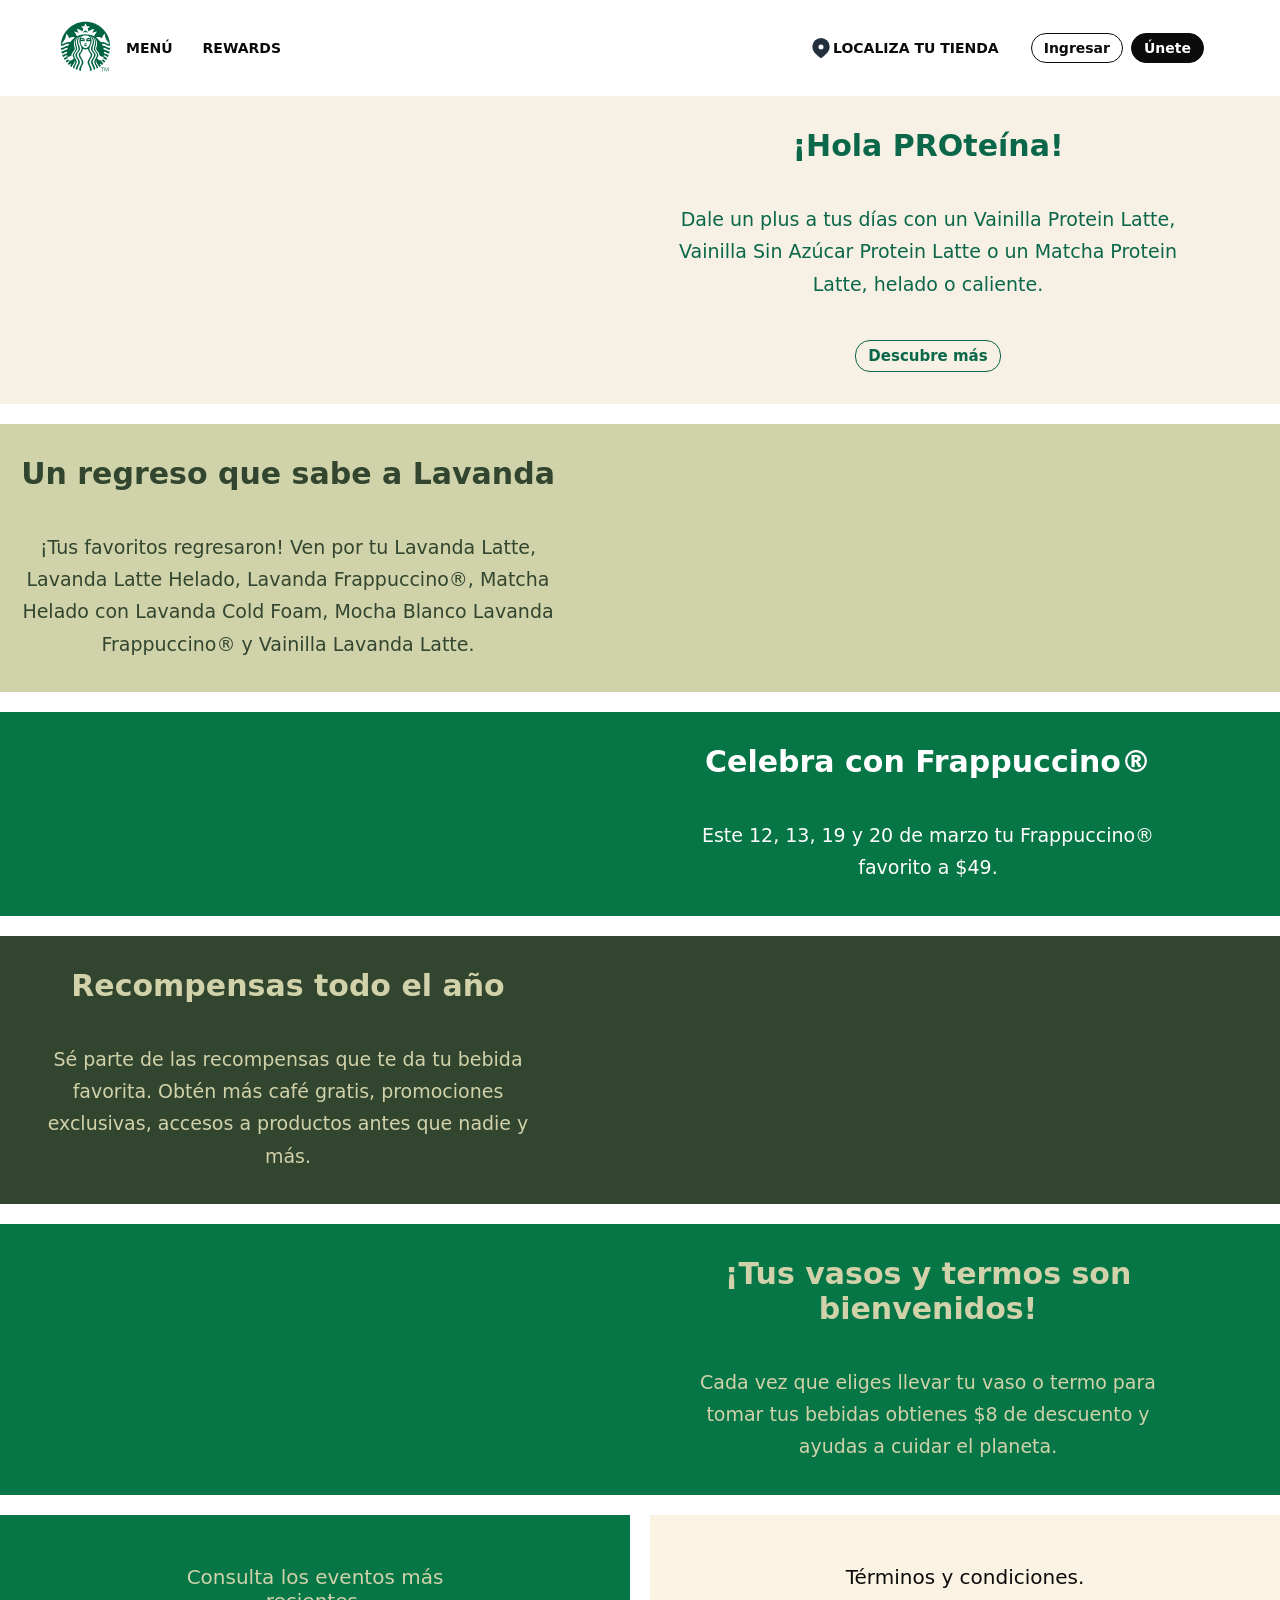
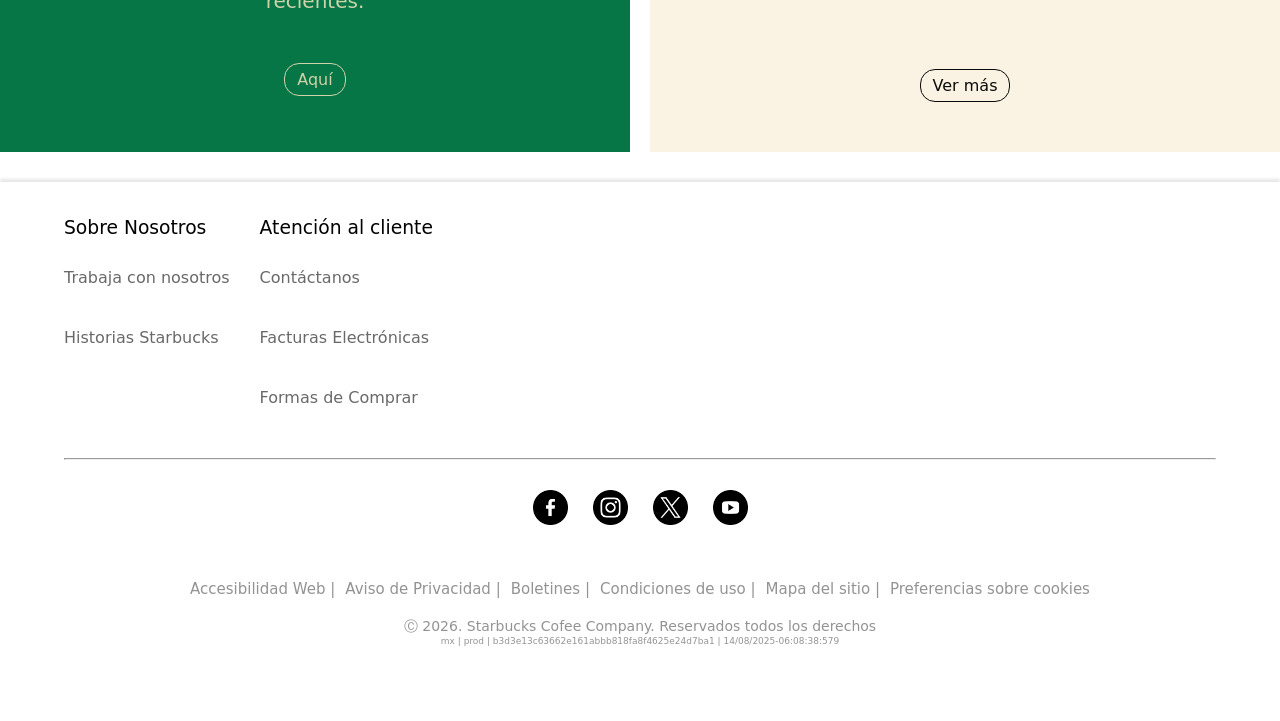
==== index.html @ 03f483dd "Feat: Estructura semántica del homepage de Starbucks" ====
<!DOCTYPE html>
<html lang="en">
<head>
    <meta charset="UTF-8">
    <meta name="viewport" content="width=device-width, initial-scale=1.0">
    <link rel="stylesheet" href="css/app.css">
    <title>Homepage Starbucks | Clon</title>
</head>
<body>
    <header>
        <nav class="navbar">
            <div class="navbar__menu">
                <ul class="navbar__list">
                    <li class="navbar__item"><a href="index.html">
                            <img src="assets/icons/starbucks-logo.svg" alt="starbucks-logo" width="51" class="navbar__btn">
                        </a>
                    </li>
                    <li class="navbar__item">
                        <a href="menu.html" class="navbar__btn navbar__btn--left">MENÚ</a>
                    </li>
                    <li class="navbar__item">
                        <a href="rewards.html" class="navbar__btn navbar__btn--left">REWARDS</a>
                    </li>
                </ul>
            </div>
            
            <div class="navbar__actions">

                <div class="navbar__actions navbar__actions--left">
                    <img src="assets/icons/location.svg" alt="location icon" class="location_icon">
                    <a href="" class="navbar__btn" >
                        LOCALIZA TU TIENDA
                    </a>
                </div>

                <div class="navbar__actions navbar__actions--right">
                    <a href="#" class="navbar__btn actions__btn actions__btn--white">Ingresar</a>
                    <a href="#" class="navbar__btn actions__btn actions__btn--black">Únete</a>
                </div>
    
            </div>
        </nav>
    </header>

    <div class="container">
        <section class="proteina">
            <div class="proteina__image--container">
                <img src="https://djftrby1k8irl.cloudfront.net/s3fs-public/2026-03%2FEDITABLE_SITIOWEB-01_0.jpg?auto=format,compress&q=70&crop=focalpoint&ar=1.8:1.0&w=1400&fit=max" alt="" class="proteina__image">
            </div>
            <article class="proteina__card">
                <h2 class="proteina__heading">¡Hola PROteína!</h2>
                <p class="proteina__text">
                    Dale un plus a tus días con un Vainilla Protein Latte, Vainilla Sin Azúcar Protein Latte o un Matcha Protein Latte, helado o caliente.
                </p>
                <a href="" class="proteina__btn">Descubre más</a>
            </article>
        </section>

        <section class="lavanda">
            <article class="lavanda__card">
                <h2 class="lavanda__heading">Un regreso que sabe a Lavanda</h2>
                <p class="lavanda__text">
                    ¡Tus favoritos regresaron! Ven por tu Lavanda Latte, Lavanda Latte Helado, Lavanda Frappuccino®, Matcha Helado con Lavanda Cold Foam, Mocha Blanco Lavanda Frappuccino® y Vainilla Lavanda Latte.
                </p>
            </article>
            <div class="lavada__image--container">
                <img src="https://djftrby1k8irl.cloudfront.net/s3fs-public/2026-03%2FEDITABLE_SITIOWEB-03_0.jpg?auto=format,compress&q=70&crop=focalpoint&ar=1.8:1.0&w=1400&fit=max" alt="" class="lavanda__image">
            </div>
            
        </section>

        <section class="celebra">
            <div class="celebra__image--container">
                <img src="https://djftrby1k8irl.cloudfront.net/s3fs-public/2026-03%2FEDITABLE_SITIOWEB-04_2.jpg?auto=format,compress&q=70&crop=focalpoint&ar=1.8:1.0&w=1400&fit=max" alt="" class="celebra__image">
            </div>
            <article class="celebra__card">
                <h2 class="celebra__heading">Celebra con Frappuccino®</h2>
                <p class="celebra__text">
                    Este 12, 13, 19 y 20 de marzo tu Frappuccino® <br> favorito a $49.
                </p>
            </article>
        </section>

        <section class="recompensa">
            <article class="recompensa__card">
                <h2 class="recompensa__heading">Recompensas todo el año</h2>
                <p class="recompensa__text">
                    Sé parte de las recompensas que te da tu bebida favorita. Obtén más café gratis, promociones exclusivas, accesos a productos antes que nadie y más.
                </p>
            </article>
            <div class="recompensa__image--container">
                <img src="https://djftrby1k8irl.cloudfront.net/s3fs-public/2026-03%2FEDITABLE_SITIOWEB-02_2.jpg?auto=format,compress&q=70&crop=focalpoint&ar=1.8:1.0&w=1400&fit=max" alt="" class="recompensa__image">
            </div>
        </section>

        <section class="termos">
            <div class="termos__image--container">
                <img src="https://djftrby1k8irl.cloudfront.net/s3fs-public/2026-03%2FEDITABLE_SITIOWEB-05_1.jpg?auto=format,compress&q=70&crop=focalpoint&ar=1.8:1.0&w=1400&fit=max" alt="" class="termos__image">
            </div>
            <div class="termos__card">
                <h2 class="termos__heading">¡Tus vasos y termos son bienvenidos!</h2>
                <p class="termos__text">
                    Cada vez que eliges llevar tu vaso o termo para tomar tus bebidas obtienes $8 de descuento y ayudas a cuidar el planeta.
                </p>
            </div>
        </section>

        <section class="news-promos-container">
            <article class="news">
                <img src="https://djftrby1k8irl.cloudfront.net/s3fs-public/2026-03%2FEDITABLE_SITIOWEB-06_2.jpg?auto=format,compress&q=70&crop=focalpoint&ar=1.8:1.0&w=1400&fit=max" alt="" class="news__image">
                <div class="text__wrapper">
                    <p class="news__text">
                    Consulta los eventos más  <br> recientes.
                    </p>
                    <a href="#" class="news__btn">
                        Aquí
                    </a>
                </div>
            </article>

            <article class="promos">
                <img src="https://djftrby1k8irl.cloudfront.net/s3fs-public/2026-03%2FEDITABLE_SITIOWEB-07.jpg?auto=format,compress&q=70&crop=focalpoint&ar=1.8:1.0&w=1400&fit=max" alt="" class="promos__image">
                <div class="text__wrapper">
                    <p class="promos__text">
                    Términos y condiciones.
                    </p>
                    <a href="#" class="promos__btn">
                        Ver más
                    </a>
                </div>
                
                
            </article>
        </section>

    </div>

    <footer class="footer">
        <section class="links">

            <div class="about">
                <h3 class="about__heading">Sobre Nosotros</h3>
                <nav class="about__menu">
                    <ul class="about__list">
                        <li class="about__item">
                            <a href="" class="about__link">
                                Trabaja con nosotros
                            </a>
                        </li>
                        <li class="about__item">
                            <a href="" class="about__link">
                                Historias Starbucks
                            </a>
                        </li>
                    </ul>
                </nav>
            </div>

            <div class="costumer">
                <h3 class="costumer__heading">Atención al cliente</h3>
                <nav class="costumer__menu">
                    <ul class="costumer__list">
                        <li class="costumer__item">
                            <a href="" class="costumer__link">
                                Contáctanos
                            </a>
                        </li>
                        <li class="costumer__item">
                            <a href="" class="costumer__link">
                                Facturas Electrónicas
                            </a>
                        </li>
                        <li class="costumer__item">
                            <a href="" class="costumer__link">
                                Formas de Comprar
                            </a>
                        </li>
                    </ul>
                </nav>
            </div>
            
        </section>

        <hr class="divider">

        <section class="bottom__footer">
            <div class="socials">
                <a href="#" class="socials__link">
                    <img src="assets/images/facebook.png" alt="" class="socials__logo">
                </a>

                <a href="#" class="socials__link">
                    <img src="assets/images/instagram.png" alt="" class="socials__logo">
                </a>

                <a href="#" class="socials__link">
                    <img src="assets/images/gorjeo.png" alt="" class="socials__logo">
                </a>

                <a href="#" class="socials__link">
                    <img src="assets/images/youtube.png" alt="" class="socials__logo">
                </a>
            </div>

            <section class="info">
                <ul class="info__list">
                    <li class="info__item">
                        <a href="#" class="info__link">
                            Accesibilidad Web |
                        </a>
                    </li>
                    <li class="info__item">
                        <a href="#" class="info__link">
                            Aviso de Privacidad |
                        </a>
                    </li>
                    <li class="info__item">
                        <a href="#" class="info__link">
                            Boletines |
                        </a>
                    </li>
                    <li class="info__item">
                        <a href="#" class="info__link">
                            Condiciones de uso |
                        </a>
                    </li>
                    <li class="info__item">
                        <a href="#" class="info__link">
                            Mapa del sitio |
                        </a>
                    </li>
                    <li class="info__item">
                        <a href="#" class="info__link">
                            Preferencias sobre cookies
                        </a>
                    </li>
                </ul>

                <p class="rights">
                    Ⓒ 2026. Starbucks Cofee Company. Reservados todos los derechos
                </p>

                <p class="code">
                    mx | prod | b3d3e13c63662e161abbb818fa8f4625e24d7ba1 | 14/08/2025-06:08:38:579
                </p>
            </section>


        </section>
        

    </footer>


    
</body>
</html>
---- css/app.css ----
@import url("../css/rewards.css");
@import url("../css/menu.css");


:root {

    --white:#FFFFFF;
    --black: #0B0B0B;

    --primary-green: #067646;
    --light-green: #0B674A;
    --dark-green: #184739;

    --grey: #CCCCCC;
    --pink: #F7F0E4;
    --brown:#D0D2AA;
    --dark--brown: #32462F;
}

/* -------- GLOBALES --------- */
* {
    box-sizing: border-box;
    margin: 0;
    padding: 0;
}


html {
    font-size: 62.5%;
}

ul{
    list-style: none;
}

a {
    text-decoration: none;
    display: inline-block;
}

body {
    font-size: 1.6rem;
    font-family: sans;
}



/* -------- NAVBAR --------- */


header {
    width: 100%;
}
.navbar {
    background-color: var(--white);
    display: flex;
    justify-content: space-between;
    align-items: center;
    width: 100%;
    padding: 0 6rem;
    box-shadow: 0 .4rem .4rem -.4rem #CCCCCC;
    
}
.navbar__list{
    display: flex;
    align-items: center;
    justify-content: center;
}


.navbar__btn {
   color: var(--black);
   font-size: 1.4rem;
   font-weight: bold;
}

.navbar__btn--left{
    padding: 4rem 1.5rem;
    position: relative;
    width: max-content;
}

.navbar__btn--left:hover {
    color: var(--light-green);
}

.navbar__btn--left::after {
    content: '';
    position: absolute;
    background: var(--light-green);
    height: .6rem;
    width: 0;
    bottom: 0;
    left: 0;
}

.navbar__btn--left:hover::after{
    width: 100%;
}


.navbar__actions {
    display: flex;
    align-items: center;
    justify-content: center;
}

.navbar__actions--left {
    padding: .8rem 1.6rem;
}
.navbar__btn--location{
    text-align: center;
}
.navbar__actions--right {
    padding: .8rem 1.6rem;
    gap: .8rem;
}

.actions__btn {
    padding: .6rem 1.2rem;
    border: 1px solid var(--black);
    border-radius: 1.5rem;
}

.actions__btn--black {
    color: var(--white);
    background-color: var(--black);
    transition: opacity .2s ease-in;
}

.actions__btn--black:hover {
    opacity: .7;
}


.actions__btn--white {
    transition: background .2s ease-in;
}

.actions__btn--white:hover {
    background-color: #CCCCCC;
}


/* -------- SECTION -> PROTEÍNAS --------- */

.proteina {
    background-color: var(--pink);
    display: grid;
    grid-template-columns: repeat(2, 1fr);
    margin-bottom: 2rem;
}

.proteina__image{
    width: 100%;
    display: block;
}

.proteina__card {
    width: 90%;
    padding: 3.2rem 1.6rem ;
    display: flex;
    flex-direction: column;
    align-items: center;
    justify-content: center;
    gap: 4rem;
}

.proteina__heading {
    text-align: center;
    color: var(--light-green);
    font-weight: 900;
    font-size: 3rem;
}

.proteina__text {
    text-align: center;
    color: var(--light-green);
    line-height: 1.7;
    font-size: 1.9rem;
}

.proteina__btn {
    padding: .6rem 1.2rem;
    border: 1px solid var(--light-green);
    color: var(--light-green);
    border-radius: 1.5rem;
    font-size: 1.5rem;
    font-weight: 900;
}

/* -------- SECTION -> LAVANDA --------- */

.lavanda {
    background-color: var(--brown);
    display: grid;
    grid-template-columns: repeat(2, 1fr);
    margin-bottom: 2rem;
}

.lavanda__image {
    width: 100%;
    display: block;
}

.lavanda__card {
    width: 90%;
    padding: 3.2rem 1.6rem ;
    display: flex;
    flex-direction: column;
    align-items: center;
    justify-content: center;
    gap: 4rem;
}

.lavanda__heading {
    text-align: center;
    color: var(--dark--brown);
    font-weight: 900;
    font-size: 3rem;
}

.lavanda__text {
    text-align: center;
    color: var(--dark--brown);
    line-height: 1.7;
    font-size: 1.9rem;
}


/* -------- SECTION -> CELEBRA --------- */

.celebra {
    background-color: var(--primary-green);
    display: grid;
    grid-template-columns: repeat(2, 1fr);
    margin-bottom: 2rem;
}

.celebra__image {
    width: 100%;
    display: block;
}

.celebra__card {
    width: 90%;
    padding: 3.2rem 1.6rem ;
    display: flex;
    flex-direction: column;
    align-items: center;
    justify-content: center;
    gap: 4rem;
}

.celebra__heading {
    text-align: center;
    color: var(--white);
    font-weight: 900;
    font-size: 3rem;
}

.celebra__text {
    text-align: center;
    color: var(--white);
    line-height: 1.7;
    font-size: 1.9rem;
}


/* -------- SECTION -> RECOMPENSA --------- */

.recompensa {
    background-color: var(--dark--brown);
    display: grid;
    grid-template-columns: repeat(2, 1fr);
    margin-bottom: 2rem;
}

.recompensa__image {
    width: 100%;
    display: block;
}

.recompensa__card {
    width: 90%;
    padding: 3.2rem 2.5rem ;
    display: flex;
    flex-direction: column;
    align-items: center;
    justify-content: center;
    gap: 4rem;
}

.recompensa__heading {
    text-align: center;
    color: #D1D1AA;
    font-weight: 900;
    font-size: 3rem;
}

.recompensa__text {
    text-align: center;
    color: #D1D1AA;
    line-height: 1.7;
    font-size: 1.9rem;
}

/* -------- SECTION -> PROTEÍNAS --------- */

.termos {
    background-color: var(--primary-green);
    display: grid;
    grid-template-columns: repeat(2, 1fr);
    margin-bottom: 2rem;
}

.termos__image {
    width: 100%;
    display: block;
}

.termos__card {
    width: 90%;
    padding: 3.2rem 3rem ;
    display: flex;
    flex-direction: column;
    align-items: center;
    justify-content: center;
    gap: 4rem;
}

.termos__heading {
    color: #D1D1AA;
    font-weight: 900;
    font-size: 3rem;
    text-align: center;
}

.termos__text {
    text-align: center;
    color: #D1D1AA;
    line-height: 1.7;
    font-size: 1.9rem;
}

/* -------- NOTICIAS & PROMOS --------- */

.news-promos-container {
    display: grid;
    grid-template-columns: repeat(2, 1fr);
    column-gap: 2rem;
    margin-bottom: 3rem;
}

.news {
    background-color: var(--primary-green);
    padding-bottom: 5rem;
}

.news__image {
    width: 100%;
    display: block;
}

.text__wrapper {
    text-align: center;
    margin-top: 5rem;
}

.news__text {
    margin-bottom: 5rem;
    color: var(--brown);
    font-size: 2rem;
}


.news__btn {
    color: var(--brown);
    text-align: center;
    padding: .6rem 1.2rem;
    border: 1px solid var(--brown);
    border-radius: 1.5rem
}


.promos {
    background-color: #FAF3E3;
    padding-bottom: 5rem;
}

.promos__image {
    width: 100%;
    display: block;
}

.text__wrapper {
    text-align: center;
    margin-top: 5rem;
}

.promos__text {
    margin-bottom: 8rem;
    color: var(--black);
    font-size: 2rem;
}

.promos__btn {
    color: var(--black);
    text-align: center;
    padding: .6rem 1.2rem;
    border: 1px solid var(--black);
    border-radius: 1.5rem
}

/* -------- FOOTER --------- */

.footer{
    width: 100%;
    padding: 3.5rem 0;
    box-shadow: 0 -3px 3px rgba(0, 0, 0, .1);;
}

.links{
    margin: 0 auto;
    width: 90%;
    display: flex;
    flex-direction: row;
    align-items: flex-start;
    justify-content: flex-start;
    column-gap: 3rem;
    margin-bottom: 4rem;
}


.about__heading, .costumer__heading {
    font-weight: 500;
}


.about__item, .costumer__item {
    margin-top: 2rem;
    line-height: 2.5;
}

.about__link, .costumer__link {
    color: #696969;
    font-weight: 500;
}

.divider {
    margin: 0 auto;
    width: 90%;
}


.bottom__footer{
    width: 90%;
    margin: 0 auto;
}
.socials{
    margin-top: 3rem;
    display: flex;
    justify-content: center;
    gap: 2.5rem;
}

.socials__logo {
    width: 3.5rem;
}

.socials__link {
    transition: all 0.3s ease; 

}

.socials__link:hover {
    transform: translateY(-5px);
    opacity: .5;
}


.info {
    margin-top: 5rem;
}

.info__list {
    display: flex;
    align-items: center;
    justify-content: center;
    gap: 1rem;
}

.info__link {
    color: #939393;
    font-size: 1.5rem;
}

.rights {
    text-align: center;
    color: #939393;
    margin-top: 2rem;
    font-size: 1.4rem;
}

.code{
    text-align: center;
    color: #939393;
    font-size: .9rem;
}

/*   ------------------- MEDIA QUERIES ------------------- */


/* -------- TABLET: hasta 768px --------- */

@media (max-width: 768px) {

  
  .navbar {
    padding: 0 2rem;
    flex-wrap: wrap;
    gap: 1rem;
  }

  .navbar__btn--left {
    padding: 2rem 1rem;
  }

  .navbar__actions--left {
    display: none; 
  }

  .navbar__actions--right {
    padding: 0.8rem 0;
  }

  
  .proteina,
  .lavanda,
  .celebra,
  .recompensa,
  .termos {
    grid-template-columns: 1fr;
    margin-bottom: 1.5rem;
  }

  /* Invertie el orden en secciones donde la tarjeta va primero (lavanda, recompensa) */
  .lavanda {
    grid-template-areas:
      "image"
      "card";
  }

  .lavada__image--container {
    grid-area: image;
  }

  .lavanda__card {
    grid-area: card;
  }

  .recompensa {
    grid-template-areas:
      "image"
      "card";
  }

  .recompensa__image--container {
    grid-area: image;
  }

  .recompensa__card {
    grid-area: card;
  }

  
  .proteina__card,
  .lavanda__card,
  .celebra__card,
  .recompensa__card,
  .termos__card {
    width: 100%;
    padding: 3rem 2.5rem;
    gap: 2.5rem;
  }

  .proteina__heading,
  .lavanda__heading,
  .celebra__heading,
  .recompensa__heading,
  .termos__heading {
    font-size: 2.4rem;
  }

  .proteina__text,
  .lavanda__text,
  .celebra__text,
  .recompensa__text,
  .termos__text {
    font-size: 1.6rem;
  }

  
  .news-promos-container {
    grid-template-columns: 1fr;
    column-gap: 0;
    row-gap: 1.5rem;
    margin-bottom: 2rem;
  }

 
  .links {
    flex-direction: column;
    row-gap: 2rem;
    width: 85%;
  }

  .info__list {
    flex-wrap: wrap;
    justify-content: center;
    gap: 0.5rem;
  }

  .info__link {
    font-size: 1.3rem;
  }
}


/* -------- MOBILE: hasta 480px --------- */

@media (max-width: 480px) {

  
  .navbar {
    padding: 0 1.2rem;
    justify-content: space-between;
  }

  .navbar__list {
    gap: 0;
  }

  .navbar__btn--left {
    padding: 1.8rem 0.8rem;
    font-size: 1.2rem;
  }

  .actions__btn {
    padding: 0.5rem 1rem;
    font-size: 1.2rem;
  }

  .navbar__actions--right {
    display: none;
  }

  
  .proteina__card,
  .lavanda__card,
  .celebra__card,
  .recompensa__card,
  .termos__card {
    padding: 2.4rem 1.6rem;
    gap: 2rem;
  }

  .proteina__heading,
  .lavanda__heading,
  .celebra__heading,
  .recompensa__heading,
  .termos__heading {
    font-size: 2rem;
  }

  .proteina__text,
  .lavanda__text,
  .celebra__text,
  .recompensa__text,
  .termos__text {
    font-size: 1.5rem;
    line-height: 1.6;
  }

  .proteina__btn {
    font-size: 1.4rem;
    padding: 0.7rem 1.4rem;
  }

 
  .text__wrapper {
    margin-top: 3rem;
  }

  .news__text,
  .promos__text {
    font-size: 1.7rem;
    margin-bottom: 3rem;
  }

  
  .footer {
    padding: 2.5rem 0;
  }

  .links {
    width: 90%;
  }

  .socials {
    gap: 2rem;
  }

  .socials__logo {
    width: 3rem;
  }

  .info__list {
    flex-direction: row;
    align-items: center;
    gap: 0.3rem;
  }

  .info__link {
    font-size: 1.4rem;
  }

  .rights {
    text-align: left;
    font-size: 1.2rem;
    margin-top: 1.5rem;
  }

  .code {
    text-align: left;
    font-size: 0.8rem;
  }
}
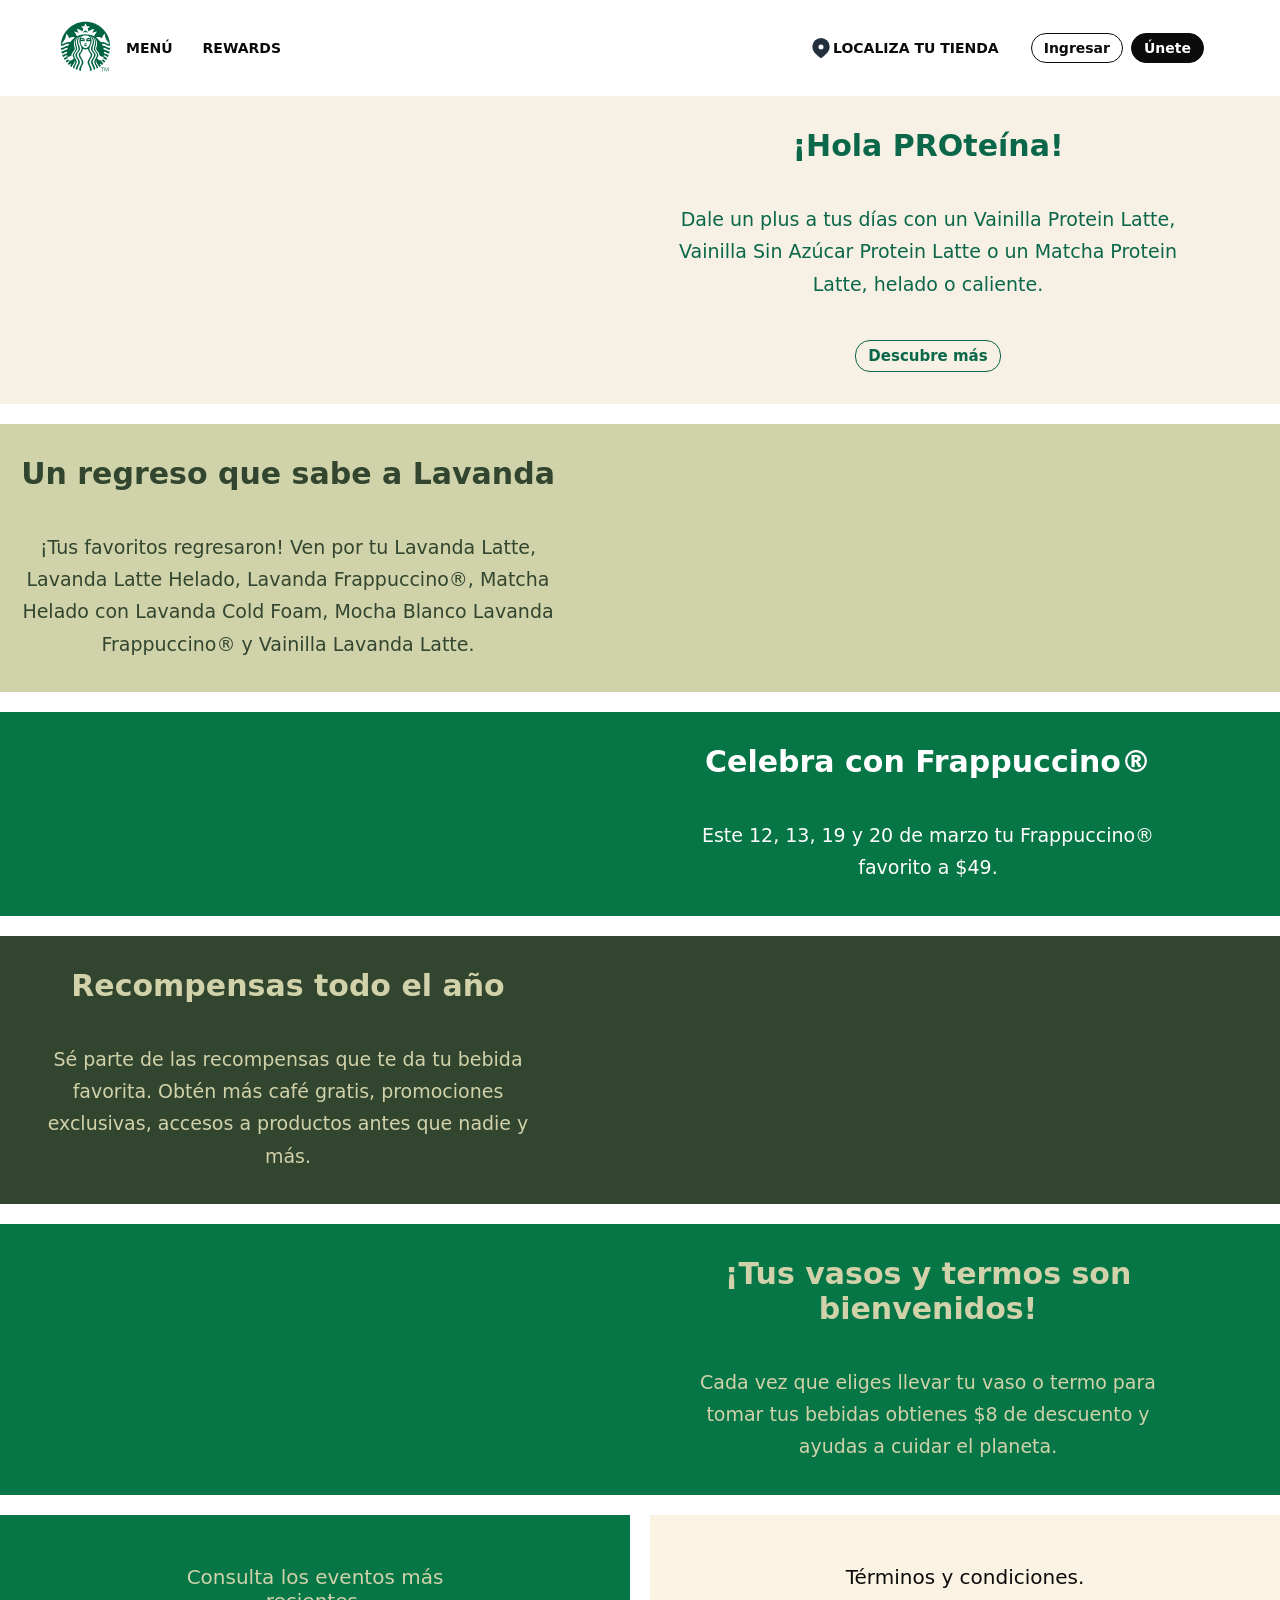
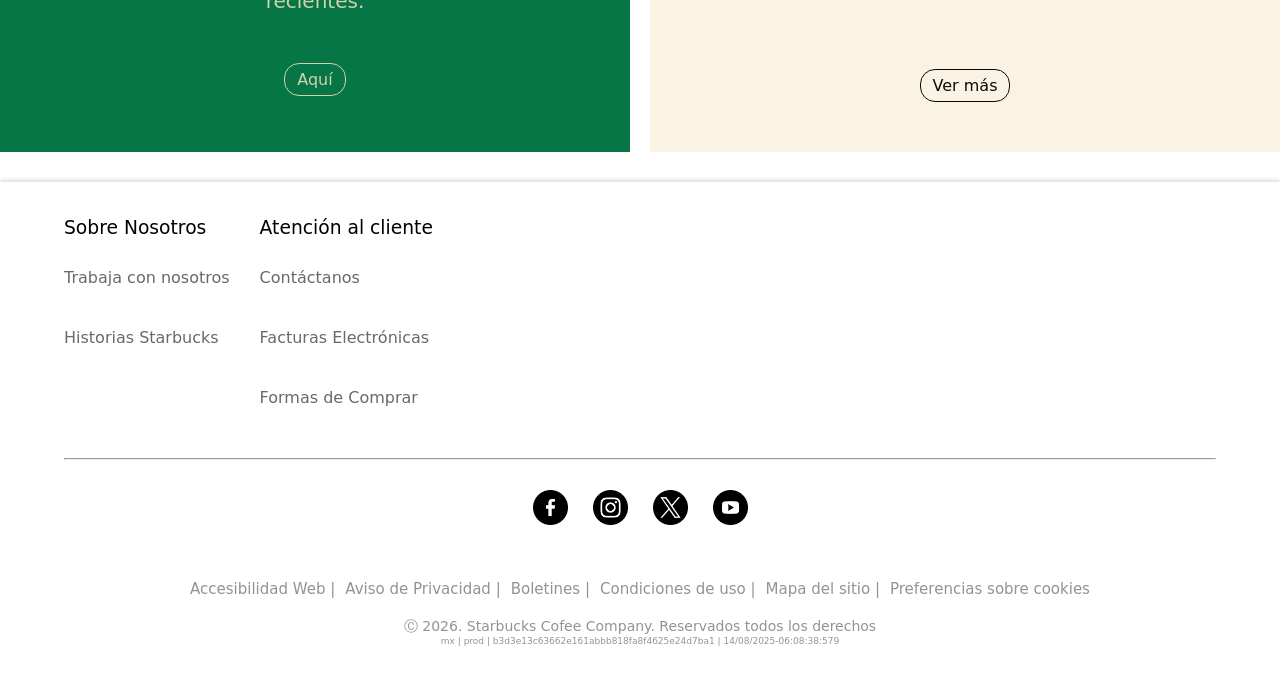
==== commit 1b34e4b9: "Feat: Página de Login y Registro" ====
--- a/index.html
+++ b/index.html
@@ -4,7 +4,7 @@
     <meta charset="UTF-8">
     <meta name="viewport" content="width=device-width, initial-scale=1.0">
     <link rel="stylesheet" href="css/app.css">
-    <title>Homepage Starbucks | Clon</title>
+    <title>Homepage | Starbucks</title>
 </head>
 <body>
     <header>
@@ -34,8 +34,8 @@
                 </div>
 
                 <div class="navbar__actions navbar__actions--right">
-                    <a href="#" class="navbar__btn actions__btn actions__btn--white">Ingresar</a>
-                    <a href="#" class="navbar__btn actions__btn actions__btn--black">Únete</a>
+                    <a href="login.html" class="navbar__btn actions__btn actions__btn--white">Ingresar</a>
+                    <a href="register.html" class="navbar__btn actions__btn actions__btn--black">Únete</a>
                 </div>
     
             </div>
--- a/css/app.css
+++ b/css/app.css
@@ -1,146 +1,4 @@
-@import url("../css/rewards.css");
-@import url("../css/menu.css");
-
-
-:root {
-
-    --white:#FFFFFF;
-    --black: #0B0B0B;
-
-    --primary-green: #067646;
-    --light-green: #0B674A;
-    --dark-green: #184739;
-
-    --grey: #CCCCCC;
-    --pink: #F7F0E4;
-    --brown:#D0D2AA;
-    --dark--brown: #32462F;
-}
-
-/* -------- GLOBALES --------- */
-* {
-    box-sizing: border-box;
-    margin: 0;
-    padding: 0;
-}
-
-
-html {
-    font-size: 62.5%;
-}
-
-ul{
-    list-style: none;
-}
-
-a {
-    text-decoration: none;
-    display: inline-block;
-}
-
-body {
-    font-size: 1.6rem;
-    font-family: sans;
-}
-
-
-
-/* -------- NAVBAR --------- */
-
-
-header {
-    width: 100%;
-}
-.navbar {
-    background-color: var(--white);
-    display: flex;
-    justify-content: space-between;
-    align-items: center;
-    width: 100%;
-    padding: 0 6rem;
-    box-shadow: 0 .4rem .4rem -.4rem #CCCCCC;
-    
-}
-.navbar__list{
-    display: flex;
-    align-items: center;
-    justify-content: center;
-}
-
-
-.navbar__btn {
-   color: var(--black);
-   font-size: 1.4rem;
-   font-weight: bold;
-}
-
-.navbar__btn--left{
-    padding: 4rem 1.5rem;
-    position: relative;
-    width: max-content;
-}
-
-.navbar__btn--left:hover {
-    color: var(--light-green);
-}
-
-.navbar__btn--left::after {
-    content: '';
-    position: absolute;
-    background: var(--light-green);
-    height: .6rem;
-    width: 0;
-    bottom: 0;
-    left: 0;
-}
-
-.navbar__btn--left:hover::after{
-    width: 100%;
-}
-
-
-.navbar__actions {
-    display: flex;
-    align-items: center;
-    justify-content: center;
-}
-
-.navbar__actions--left {
-    padding: .8rem 1.6rem;
-}
-.navbar__btn--location{
-    text-align: center;
-}
-.navbar__actions--right {
-    padding: .8rem 1.6rem;
-    gap: .8rem;
-}
-
-.actions__btn {
-    padding: .6rem 1.2rem;
-    border: 1px solid var(--black);
-    border-radius: 1.5rem;
-}
-
-.actions__btn--black {
-    color: var(--white);
-    background-color: var(--black);
-    transition: opacity .2s ease-in;
-}
-
-.actions__btn--black:hover {
-    opacity: .7;
-}
-
-
-.actions__btn--white {
-    transition: background .2s ease-in;
-}
-
-.actions__btn--white:hover {
-    background-color: #CCCCCC;
-}
-
+@import url("../css/global.css");
 
 /* -------- SECTION -> PROTEÍNAS --------- */
 
@@ -151,14 +9,14 @@
     margin-bottom: 2rem;
 }
 
-.proteina__image{
+.proteina__image {
     width: 100%;
     display: block;
 }
 
 .proteina__card {
     width: 90%;
-    padding: 3.2rem 1.6rem ;
+    padding: 3.2rem 1.6rem;
     display: flex;
     flex-direction: column;
     align-items: center;
@@ -205,7 +63,7 @@
 
 .lavanda__card {
     width: 90%;
-    padding: 3.2rem 1.6rem ;
+    padding: 3.2rem 1.6rem;
     display: flex;
     flex-direction: column;
     align-items: center;
@@ -226,7 +84,6 @@
     line-height: 1.7;
     font-size: 1.9rem;
 }
-
 
 /* -------- SECTION -> CELEBRA --------- */
 
@@ -244,7 +101,7 @@
 
 .celebra__card {
     width: 90%;
-    padding: 3.2rem 1.6rem ;
+    padding: 3.2rem 1.6rem;
     display: flex;
     flex-direction: column;
     align-items: center;
@@ -265,7 +122,6 @@
     line-height: 1.7;
     font-size: 1.9rem;
 }
-
 
 /* -------- SECTION -> RECOMPENSA --------- */
 
@@ -283,7 +139,7 @@
 
 .recompensa__card {
     width: 90%;
-    padding: 3.2rem 2.5rem ;
+    padding: 3.2rem 2.5rem;
     display: flex;
     flex-direction: column;
     align-items: center;
@@ -305,7 +161,7 @@
     font-size: 1.9rem;
 }
 
-/* -------- SECTION -> PROTEÍNAS --------- */
+/* -------- SECTION -> TERMOS --------- */
 
 .termos {
     background-color: var(--primary-green);
@@ -321,7 +177,7 @@
 
 .termos__card {
     width: 90%;
-    padding: 3.2rem 3rem ;
+    padding: 3.2rem 3rem;
     display: flex;
     flex-direction: column;
     align-items: center;
@@ -343,7 +199,7 @@
     font-size: 1.9rem;
 }
 
-/* -------- NOTICIAS & PROMOS --------- */
+/* -------- SECTION -> NOTICIAS & PROMOS --------- */
 
 .news-promos-container {
     display: grid;
@@ -373,15 +229,13 @@
     font-size: 2rem;
 }
 
-
 .news__btn {
     color: var(--brown);
     text-align: center;
     padding: .6rem 1.2rem;
     border: 1px solid var(--brown);
-    border-radius: 1.5rem
-}
-
+    border-radius: 1.5rem;
+}
 
 .promos {
     background-color: #FAF3E3;
@@ -391,11 +245,6 @@
 .promos__image {
     width: 100%;
     display: block;
-}
-
-.text__wrapper {
-    text-align: center;
-    margin-top: 5rem;
 }
 
 .promos__text {
@@ -409,330 +258,137 @@
     text-align: center;
     padding: .6rem 1.2rem;
     border: 1px solid var(--black);
-    border-radius: 1.5rem
-}
-
-/* -------- FOOTER --------- */
-
-.footer{
-    width: 100%;
-    padding: 3.5rem 0;
-    box-shadow: 0 -3px 3px rgba(0, 0, 0, .1);;
-}
-
-.links{
-    margin: 0 auto;
-    width: 90%;
-    display: flex;
-    flex-direction: row;
-    align-items: flex-start;
-    justify-content: flex-start;
-    column-gap: 3rem;
-    margin-bottom: 4rem;
-}
-
-
-.about__heading, .costumer__heading {
-    font-weight: 500;
-}
-
-
-.about__item, .costumer__item {
-    margin-top: 2rem;
-    line-height: 2.5;
-}
-
-.about__link, .costumer__link {
-    color: #696969;
-    font-weight: 500;
-}
-
-.divider {
-    margin: 0 auto;
-    width: 90%;
-}
-
-
-.bottom__footer{
-    width: 90%;
-    margin: 0 auto;
-}
-.socials{
-    margin-top: 3rem;
-    display: flex;
-    justify-content: center;
-    gap: 2.5rem;
-}
-
-.socials__logo {
-    width: 3.5rem;
-}
-
-.socials__link {
-    transition: all 0.3s ease; 
-
-}
-
-.socials__link:hover {
-    transform: translateY(-5px);
-    opacity: .5;
-}
-
-
-.info {
-    margin-top: 5rem;
-}
-
-.info__list {
-    display: flex;
-    align-items: center;
-    justify-content: center;
-    gap: 1rem;
-}
-
-.info__link {
-    color: #939393;
-    font-size: 1.5rem;
-}
-
-.rights {
-    text-align: center;
-    color: #939393;
-    margin-top: 2rem;
-    font-size: 1.4rem;
-}
-
-.code{
-    text-align: center;
-    color: #939393;
-    font-size: .9rem;
-}
-
-/*   ------------------- MEDIA QUERIES ------------------- */
-
-
-/* -------- TABLET: hasta 768px --------- */
+    border-radius: 1.5rem;
+}
+
+/* -------- MEDIA QUERIES --------- */
 
 @media (max-width: 768px) {
 
-  
-  .navbar {
-    padding: 0 2rem;
-    flex-wrap: wrap;
-    gap: 1rem;
-  }
-
-  .navbar__btn--left {
-    padding: 2rem 1rem;
-  }
-
-  .navbar__actions--left {
-    display: none; 
-  }
-
-  .navbar__actions--right {
-    padding: 0.8rem 0;
-  }
-
-  
-  .proteina,
-  .lavanda,
-  .celebra,
-  .recompensa,
-  .termos {
-    grid-template-columns: 1fr;
-    margin-bottom: 1.5rem;
-  }
-
-  /* Invertie el orden en secciones donde la tarjeta va primero (lavanda, recompensa) */
-  .lavanda {
-    grid-template-areas:
-      "image"
-      "card";
-  }
-
-  .lavada__image--container {
-    grid-area: image;
-  }
-
-  .lavanda__card {
-    grid-area: card;
-  }
-
-  .recompensa {
-    grid-template-areas:
-      "image"
-      "card";
-  }
-
-  .recompensa__image--container {
-    grid-area: image;
-  }
-
-  .recompensa__card {
-    grid-area: card;
-  }
-
-  
-  .proteina__card,
-  .lavanda__card,
-  .celebra__card,
-  .recompensa__card,
-  .termos__card {
-    width: 100%;
-    padding: 3rem 2.5rem;
-    gap: 2.5rem;
-  }
-
-  .proteina__heading,
-  .lavanda__heading,
-  .celebra__heading,
-  .recompensa__heading,
-  .termos__heading {
-    font-size: 2.4rem;
-  }
-
-  .proteina__text,
-  .lavanda__text,
-  .celebra__text,
-  .recompensa__text,
-  .termos__text {
-    font-size: 1.6rem;
-  }
-
-  
-  .news-promos-container {
-    grid-template-columns: 1fr;
-    column-gap: 0;
-    row-gap: 1.5rem;
-    margin-bottom: 2rem;
-  }
-
- 
-  .links {
-    flex-direction: column;
-    row-gap: 2rem;
-    width: 85%;
-  }
-
-  .info__list {
-    flex-wrap: wrap;
-    justify-content: center;
-    gap: 0.5rem;
-  }
-
-  .info__link {
-    font-size: 1.3rem;
-  }
-}
-
-
-/* -------- MOBILE: hasta 480px --------- */
+    .navbar {
+        flex-wrap: wrap;
+        gap: 1rem;
+    }
+
+    .navbar__btn--left {
+        padding: 2rem 1rem;
+    }
+
+    .navbar__actions--right {
+        padding: 0.8rem 0;
+    }
+
+    .proteina,
+    .lavanda,
+    .celebra,
+    .recompensa,
+    .termos {
+        grid-template-columns: 1fr;
+        margin-bottom: 1.5rem;
+    }
+
+    .lavanda {
+        grid-template-areas:
+            "image"
+            "card";
+    }
+
+    .lavada__image--container {
+        grid-area: image;
+    }
+
+    .lavanda__card {
+        grid-area: card;
+    }
+
+    .recompensa {
+        grid-template-areas:
+            "image"
+            "card";
+    }
+
+    .recompensa__image--container {
+        grid-area: image;
+    }
+
+    .recompensa__card {
+        grid-area: card;
+    }
+
+    .proteina__card,
+    .lavanda__card,
+    .celebra__card,
+    .recompensa__card,
+    .termos__card {
+        width: 100%;
+        padding: 3rem 2.5rem;
+        gap: 2.5rem;
+    }
+
+    .proteina__heading,
+    .lavanda__heading,
+    .celebra__heading,
+    .recompensa__heading,
+    .termos__heading {
+        font-size: 2.4rem;
+    }
+
+    .proteina__text,
+    .lavanda__text,
+    .celebra__text,
+    .recompensa__text,
+    .termos__text {
+        font-size: 1.6rem;
+    }
+
+    .news-promos-container {
+        grid-template-columns: 1fr;
+        column-gap: 0;
+        row-gap: 1.5rem;
+        margin-bottom: 2rem;
+    }
+}
 
 @media (max-width: 480px) {
 
-  
-  .navbar {
-    padding: 0 1.2rem;
-    justify-content: space-between;
-  }
-
-  .navbar__list {
-    gap: 0;
-  }
-
-  .navbar__btn--left {
-    padding: 1.8rem 0.8rem;
-    font-size: 1.2rem;
-  }
-
-  .actions__btn {
-    padding: 0.5rem 1rem;
-    font-size: 1.2rem;
-  }
-
-  .navbar__actions--right {
-    display: none;
-  }
-
-  
-  .proteina__card,
-  .lavanda__card,
-  .celebra__card,
-  .recompensa__card,
-  .termos__card {
-    padding: 2.4rem 1.6rem;
-    gap: 2rem;
-  }
-
-  .proteina__heading,
-  .lavanda__heading,
-  .celebra__heading,
-  .recompensa__heading,
-  .termos__heading {
-    font-size: 2rem;
-  }
-
-  .proteina__text,
-  .lavanda__text,
-  .celebra__text,
-  .recompensa__text,
-  .termos__text {
-    font-size: 1.5rem;
-    line-height: 1.6;
-  }
-
-  .proteina__btn {
-    font-size: 1.4rem;
-    padding: 0.7rem 1.4rem;
-  }
-
- 
-  .text__wrapper {
-    margin-top: 3rem;
-  }
-
-  .news__text,
-  .promos__text {
-    font-size: 1.7rem;
-    margin-bottom: 3rem;
-  }
-
-  
-  .footer {
-    padding: 2.5rem 0;
-  }
-
-  .links {
-    width: 90%;
-  }
-
-  .socials {
-    gap: 2rem;
-  }
-
-  .socials__logo {
-    width: 3rem;
-  }
-
-  .info__list {
-    flex-direction: row;
-    align-items: center;
-    gap: 0.3rem;
-  }
-
-  .info__link {
-    font-size: 1.4rem;
-  }
-
-  .rights {
-    text-align: left;
-    font-size: 1.2rem;
-    margin-top: 1.5rem;
-  }
-
-  .code {
-    text-align: left;
-    font-size: 0.8rem;
-  }
+    .proteina__card,
+    .lavanda__card,
+    .celebra__card,
+    .recompensa__card,
+    .termos__card {
+        padding: 2.4rem 1.6rem;
+        gap: 2rem;
+    }
+
+    .proteina__heading,
+    .lavanda__heading,
+    .celebra__heading,
+    .recompensa__heading,
+    .termos__heading {
+        font-size: 2rem;
+    }
+
+    .proteina__text,
+    .lavanda__text,
+    .celebra__text,
+    .recompensa__text,
+    .termos__text {
+        font-size: 1.5rem;
+        line-height: 1.6;
+    }
+
+    .proteina__btn {
+        font-size: 1.4rem;
+        padding: 0.7rem 1.4rem;
+    }
+
+    .text__wrapper {
+        margin-top: 3rem;
+    }
+
+    .news__text,
+    .promos__text {
+        font-size: 1.7rem;
+        margin-bottom: 3rem;
+    }
 }
